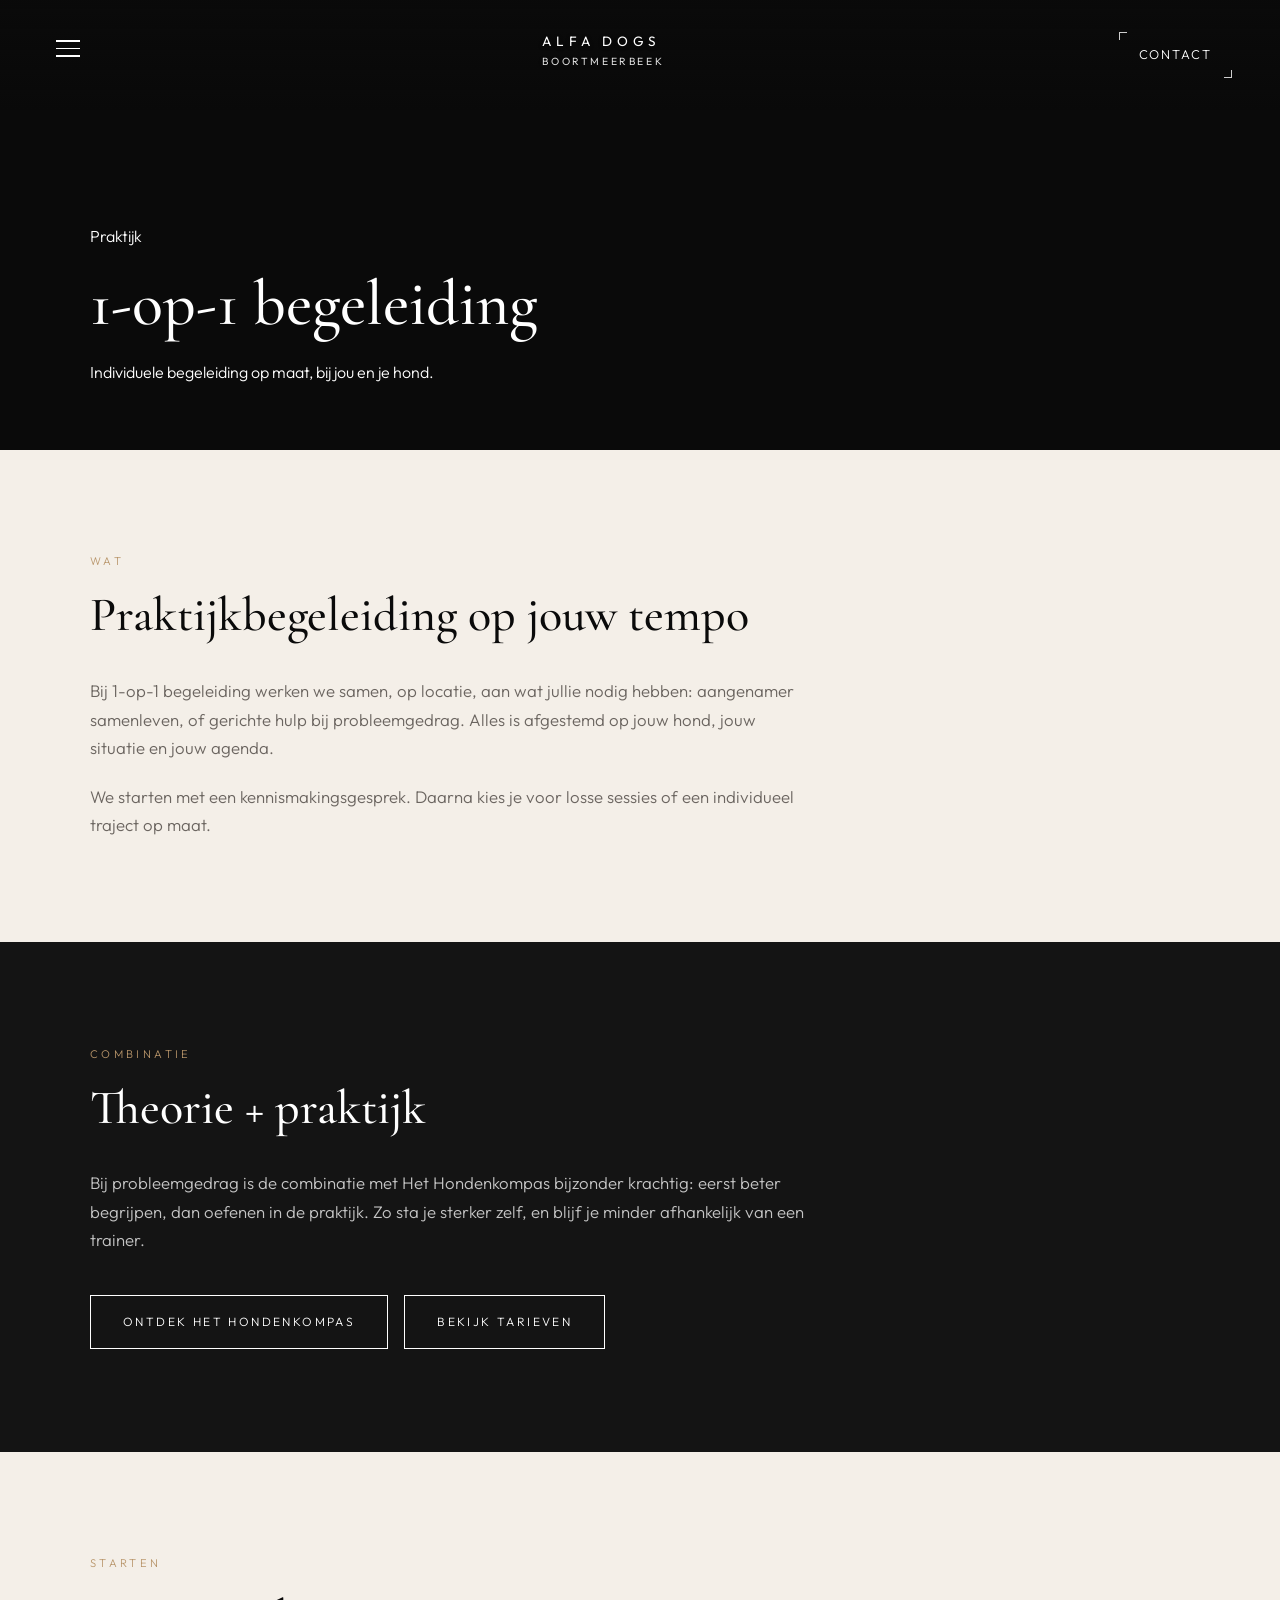
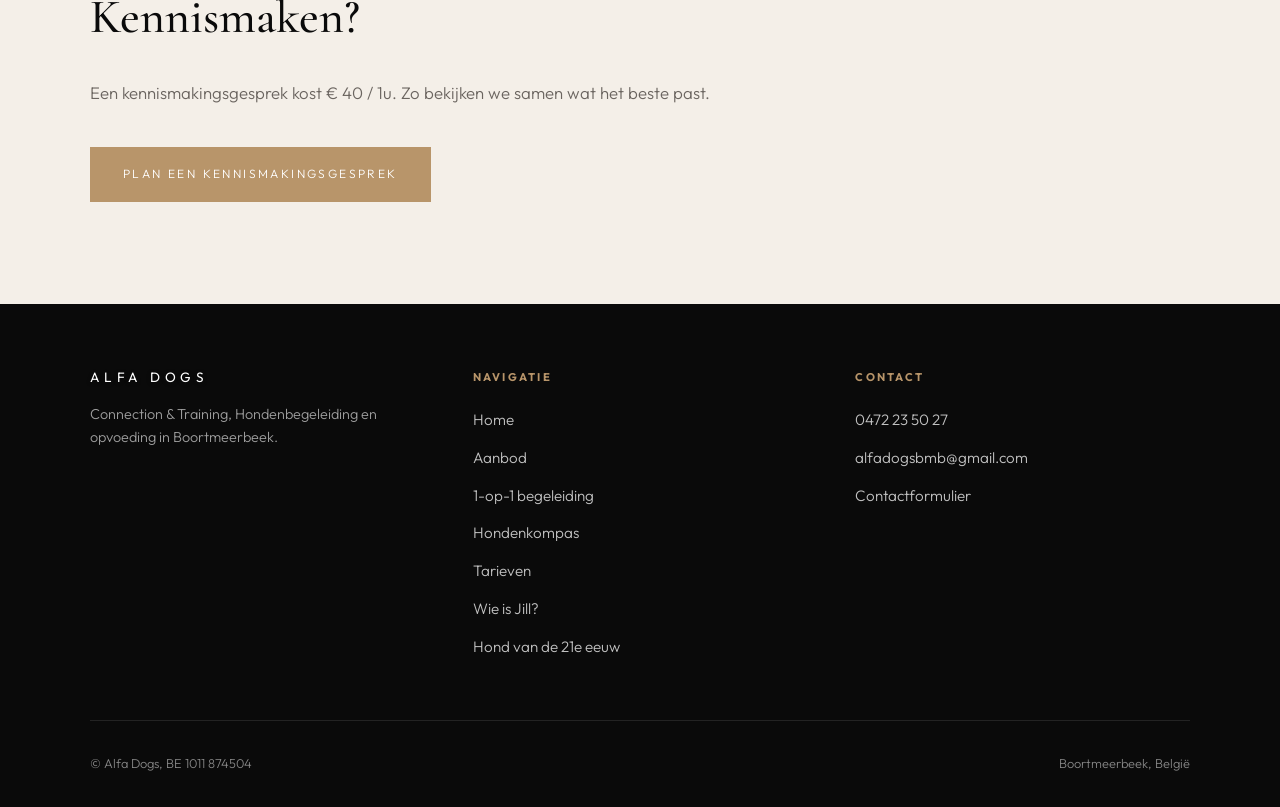
==== 1-op-1-begeleiding.html @ 9cb25305 "Refresh Alfa Dogs copy, add Hondenkompas and 1-op-1 pages. Update homepage and service pages for cle" ====
<!DOCTYPE html>
<html lang="nl">
<head>
  <meta charset="UTF-8">
  <meta name="viewport" content="width=device-width, initial-scale=1.0">
  <meta name="description" content="1-op-1 begeleiding Alfa Dogs — individuele praktijkbegeleiding op maat in Boortmeerbeek. Voor aangenamer samenleven of probleemgedrag.">
  <title>1-op-1 begeleiding | Alfa Dogs</title>
  <link rel="stylesheet" href="css/styles.css">
  <link rel="icon" href="favicon.ico" sizes="any">
  <link rel="icon" href="favicon.svg" type="image/svg+xml">
  <link rel="apple-touch-icon" href="apple-touch-icon.png">
</head>
<body>
  <a href="#main" class="skip-link">Ga direct naar de hoofdinhoud</a>

  <header class="site-header page-header">
    <button class="menu-toggle" aria-label="Menu openen" aria-expanded="false">
      <span></span>
      <span></span>
      <span></span>
    </button>
    <a href="index.html" class="logo">
      Alfa Dogs
      <span class="logo-sub">Boortmeerbeek</span>
    </a>
    <a href="contact.html" class="header-cta">Contact</a>
  </header>

  <nav class="nav-overlay" aria-label="Hoofdnavigatie">
    <ul>
      <li><a href="index.html">Home</a></li>
      <li><a href="aanbod.html">Aanbod</a></li>
      <li><a href="1-op-1-begeleiding.html" class="is-active">1-op-1 begeleiding</a></li>
      <li><a href="hondenkompas.html">Hondenkompas</a></li>
      <li><a href="tarieven.html">Tarieven</a></li>
      <li><a href="jill.html">Wie is Jill?</a></li>
      <li><a href="hond-van-de-21e-eeuw.html">Hond van de 21e eeuw</a></li>
      <li><a href="contact.html">Contact</a></li>
    </ul>
  </nav>

  <main id="main">
    <section class="page-hero">
      <div class="page-hero-bg" style="background-image: url('images/aanbod-dog.jpg');"></div>
      <div class="page-hero-content">
        <p class="eyebrow">Praktijk</p>
        <h1>1-op-1 begeleiding</h1>
        <p>Individuele begeleiding op maat, bij jou en je hond.</p>
      </div>
    </section>

    <section class="section section-cream">
      <div class="section-inner">
        <p class="section-label">Wat</p>
        <h2 class="section-title">Praktijkbegeleiding op jouw tempo</h2>
        <p style="max-width:720px;color:var(--color-text-muted);font-size:1.05rem;margin-bottom:1.25rem;">
          Bij 1-op-1 begeleiding werken we samen, op locatie, aan wat jullie nodig hebben: aangenamer samenleven, of gerichte hulp bij probleemgedrag. Alles is afgestemd op jouw hond, jouw situatie en jouw agenda.
        </p>
        <p style="max-width:720px;color:var(--color-text-muted);font-size:1.05rem;">
          We starten met een kennismakingsgesprek. Daarna kies je voor losse sessies of een individueel traject op maat.
        </p>
      </div>
    </section>


    <section class="section section-dark">
      <div class="section-inner">
        <p class="section-label">Combinatie</p>
        <h2 class="section-title">Theorie + praktijk</h2>
        <p style="max-width:720px;color:rgba(255,255,255,0.75);font-size:1.05rem;margin-bottom:1.5rem;">
          Bij probleemgedrag is de combinatie met Het Hondenkompas bijzonder krachtig: eerst beter begrijpen, dan oefenen in de praktijk. Zo sta je sterker zelf, en blijf je minder afhankelijk van een trainer.
        </p>
        <div class="cta-row">
          <a href="hondenkompas.html" class="btn btn-light">Ontdek Het Hondenkompas</a>
          <a href="tarieven.html" class="btn btn-light">Bekijk tarieven</a>
        </div>
      </div>
    </section>

    <section class="section section-cream">
      <div class="section-inner">
        <p class="section-label">Starten</p>
        <h2 class="section-title">Kennismaken?</h2>
        <p style="max-width:720px;color:var(--color-text-muted);font-size:1.05rem;margin-bottom:1.5rem;">
          Een kennismakingsgesprek kost &euro;&nbsp;40 / 1u. Zo bekijken we samen wat het beste past.
        </p>
        <a href="contact.html" class="btn btn-filled">Plan een kennismakingsgesprek</a>
      </div>
    </section>
  </main>

  <footer class="site-footer">
    <div class="footer-inner">
      <div class="footer-brand">
        <div class="logo">Alfa Dogs</div>
        <p>Connection &amp; Training, Hondenbegeleiding en opvoeding in Boortmeerbeek.</p>
      </div>
      <div class="footer-col">
        <h4>Navigatie</h4>
        <a href="index.html">Home</a>
        <a href="aanbod.html">Aanbod</a>
        <a href="1-op-1-begeleiding.html">1-op-1 begeleiding</a>
        <a href="hondenkompas.html">Hondenkompas</a>
        <a href="tarieven.html">Tarieven</a>
        <a href="jill.html">Wie is Jill?</a>
        <a href="hond-van-de-21e-eeuw.html">Hond van de 21e eeuw</a>
      </div>
      <div class="footer-col">
        <h4>Contact</h4>
        <a href="tel:+32472235027">0472 23 50 27</a>
        <a href="mailto:alfadogsbmb@gmail.com">alfadogsbmb@gmail.com</a>
        <a href="contact.html">Contactformulier</a>
      </div>
    </div>
    <div class="footer-bottom">
      <span>&copy; Alfa Dogs, BE 1011 874504</span>
      <span>Boortmeerbeek, België</span>
    </div>
  </footer>

  <script src="js/main.js"></script>
</body>
</html>
---- css/styles.css ----
/* Alfa Dogs — Silos-inspired professional styling */

@import url('https://fonts.googleapis.com/css2?family=Cormorant+Garamond:ital,wght@0,400;0,500;0,600;1,400&family=Outfit:wght@300;400;500;600&display=swap');

:root {
  --color-black: #0a0a0a;
  --color-dark: #141414;
  --color-cream: #f4efe8;
  --color-cream-dark: #e8e0d4;
  --color-white: #ffffff;
  --color-accent: #b8956a;
  --color-accent-light: #d4b896;
  --color-text: #2a2a2a;
  --color-text-muted: #6b6560;
  --font-serif: 'Cormorant Garamond', Georgia, serif;
  --font-sans: 'Outfit', system-ui, sans-serif;
  --header-height: 5rem;
  --transition: 0.35s cubic-bezier(0.4, 0, 0.2, 1);
}

*, *::before, *::after {
  box-sizing: border-box;
  margin: 0;
  padding: 0;
}

html {
  scroll-behavior: smooth;
  font-size: 16px;
}

body {
  font-family: var(--font-sans);
  font-weight: 300;
  color: var(--color-text);
  background: var(--color-cream);
  line-height: 1.7;
  -webkit-font-smoothing: antialiased;
}

body.intro-active {
  overflow: hidden;
}

/* Opening splash (Silos-inspired) */
.intro-splash {
  position: fixed;
  inset: 0;
  z-index: 1000;
  display: flex;
  align-items: center;
  justify-content: center;
  background: #141414;
  transition: opacity 1s ease, transform 1s ease, visibility 0s linear 1s;
}

.intro-splash.is-hidden {
  opacity: 0;
  transform: scale(1.02);
  visibility: hidden;
  pointer-events: none;
}

.intro-splash-inner {
  text-align: center;
}

.intro-logo {
  display: flex;
  align-items: center;
  justify-content: center;
  flex-wrap: wrap;
  gap: 0.35em;
  font-family: var(--font-sans);
  font-size: clamp(1.5rem, 5vw, 2.75rem);
  font-weight: 400;
  letter-spacing: 0.35em;
  color: var(--color-white);
  text-transform: uppercase;
}

.intro-logo span {
  opacity: 0;
  transform: translateY(12px);
  animation: intro-letter-in 0.6s cubic-bezier(0.4, 0, 0.2, 1) forwards;
}

.intro-logo span:nth-child(1) { animation-delay: 0.1s; }
.intro-logo span:nth-child(2) { animation-delay: 0.18s; }
.intro-logo span:nth-child(3) { animation-delay: 0.26s; }
.intro-logo span:nth-child(4) { animation-delay: 0.34s; }
.intro-logo span:nth-child(5) { animation-delay: 0.42s; }
.intro-logo span:nth-child(6) { animation-delay: 0.54s; }
.intro-logo span:nth-child(7) { animation-delay: 0.62s; }
.intro-logo span:nth-child(8) { animation-delay: 0.70s; }
.intro-logo span:nth-child(9) { animation-delay: 0.78s; }

.intro-logo-dash {
  letter-spacing: 0;
  color: var(--color-accent);
  font-weight: 300;
}

.intro-tagline {
  margin-top: 1.5rem;
  font-family: var(--font-serif);
  font-size: clamp(1rem, 2.5vw, 1.25rem);
  font-style: italic;
  letter-spacing: 0.08em;
  color: rgba(255, 255, 255, 0.55);
  opacity: 0;
  animation: intro-tagline-in 0.8s ease 1s forwards;
}

@keyframes intro-letter-in {
  to {
    opacity: 1;
    transform: translateY(0);
  }
}

@keyframes intro-tagline-in {
  to {
    opacity: 1;
  }
}

@media (prefers-reduced-motion: reduce) {
  .intro-splash {
    transition-duration: 0.01ms;
  }

  .intro-logo span,
  .intro-tagline {
    animation: none;
    opacity: 1;
    transform: none;
  }
}

img {
  max-width: 100%;
  height: auto;
  display: block;
}

a {
  color: inherit;
  text-decoration: none;
}

ul {
  list-style: none;
}

/* Skip link */
.skip-link {
  position: absolute;
  top: -100%;
  left: 1rem;
  z-index: 1000;
  padding: 0.5rem 1rem;
  background: var(--color-accent);
  color: var(--color-white);
}

.skip-link:focus {
  top: 1rem;
}

/* Header */
.site-header {
  position: fixed;
  top: 0;
  left: 0;
  right: 0;
  z-index: 100;
  display: flex;
  align-items: flex-start;
  justify-content: space-between;
  padding: 2rem 3rem;
  pointer-events: none;
  background: linear-gradient(to bottom, rgba(10, 10, 10, 0.55) 0%, rgba(10, 10, 10, 0) 100%);
}

.site-header > * {
  pointer-events: auto;
}

.menu-toggle {
  background: none;
  border: none;
  cursor: pointer;
  padding: 0.5rem;
  display: flex;
  flex-direction: column;
  gap: 6px;
}

.menu-toggle span {
  display: block;
  width: 24px;
  height: 1.5px;
  background: var(--color-white);
  transition: var(--transition);
}

.menu-toggle.is-open span:nth-child(1) {
  transform: translateY(7.5px) rotate(45deg);
}

.menu-toggle.is-open span:nth-child(2) {
  opacity: 0;
}

.menu-toggle.is-open span:nth-child(3) {
  transform: translateY(-7.5px) rotate(-45deg);
}

.logo {
  font-family: var(--font-sans);
  font-size: 0.85rem;
  font-weight: 400;
  letter-spacing: 0.35em;
  color: var(--color-white);
  text-transform: uppercase;
  line-height: 1.4;
  text-shadow: 0 1px 4px rgba(0, 0, 0, 0.45);
}

.logo-mark {
  display: block;
  height: 2.4rem;
  width: auto;
  filter: drop-shadow(0 1px 3px rgba(0, 0, 0, 0.4));
}

.logo-mark-light {
  color: var(--color-white);
}

.logo-sub {
  display: block;
  font-size: 0.65rem;
  letter-spacing: 0.25em;
  opacity: 0.85;
  margin-top: 0.25rem;
}

.header-cta {
  font-size: 0.8rem;
  letter-spacing: 0.15em;
  text-transform: uppercase;
  color: var(--color-white);
  padding: 0.75rem 1.25rem;
  position: relative;
}

.header-cta::before,
.header-cta::after {
  content: '';
  position: absolute;
  width: 8px;
  height: 8px;
  border-color: var(--color-white);
  border-style: solid;
  opacity: 0.8;
}

.header-cta::before {
  top: 0;
  left: 0;
  border-width: 1px 0 0 1px;
}

.header-cta::after {
  bottom: 0;
  right: 0;
  border-width: 0 1px 1px 0;
}

.header-cta:hover {
  color: var(--color-accent-light);
}

/* Navigation overlay */
.nav-overlay {
  position: fixed;
  inset: 0;
  z-index: 99;
  background: rgba(10, 10, 10, 0.97);
  display: flex;
  align-items: center;
  justify-content: center;
  opacity: 0;
  visibility: hidden;
  transition: var(--transition);
}

.nav-overlay.is-open {
  opacity: 1;
  visibility: visible;
}

.nav-overlay ul {
  text-align: center;
}

.nav-overlay li {
  margin: 1.5rem 0;
}

.nav-overlay a {
  font-family: var(--font-serif);
  font-size: clamp(1.75rem, 4vw, 2.5rem);
  color: var(--color-white);
  transition: color var(--transition);
}

.nav-overlay a:hover,
.nav-overlay a.is-active {
  color: var(--color-accent);
}

/* Hero */
.hero {
  position: relative;
  min-height: 100vh;
  display: flex;
  align-items: flex-end;
  justify-content: center;
  padding-bottom: 4rem;
  overflow: hidden;
}

.hero-bg {
  position: absolute;
  inset: 0;
  background-color: #141414;
  background-repeat: no-repeat;
  background-size: cover;
  background-position: center center;
}

.hero-overlay {
  position: absolute;
  inset: 0;
  background: linear-gradient(
    to bottom,
    rgba(10, 10, 10, 0.35) 0%,
    rgba(10, 10, 10, 0.5) 50%,
    rgba(10, 10, 10, 0.75) 100%
  );
}

.hero-content {
  position: relative;
  z-index: 2;
  text-align: center;
  color: var(--color-white);
  max-width: 800px;
  padding: 0 2rem;
}

.hero-tagline {
  font-family: var(--font-serif);
  font-size: clamp(1.1rem, 2.5vw, 1.4rem);
  font-style: italic;
  letter-spacing: 0.05em;
  opacity: 0.9;
  margin-bottom: 0.5rem;
}

.hero-location {
  font-size: 0.75rem;
  letter-spacing: 0.3em;
  text-transform: uppercase;
  opacity: 0.6;
}

.hero-scroll {
  position: absolute;
  bottom: 2rem;
  left: 50%;
  transform: translateX(-50%);
  color: var(--color-white);
  opacity: 0.5;
  animation: bounce 2s infinite;
}

@keyframes bounce {
  0%, 100% { transform: translateX(-50%) translateY(0); }
  50% { transform: translateX(-50%) translateY(8px); }
}

/* Quote section (Silos-style) */
.quote-section {
  background: var(--color-black);
  color: var(--color-white);
  padding: clamp(4rem, 10vw, 8rem) 2rem;
  text-align: center;
}

.quote-mark {
  font-family: var(--font-serif);
  font-size: 4rem;
  color: var(--color-accent);
  line-height: 0.5;
  margin-bottom: 1.5rem;
}

.quote-text {
  font-family: var(--font-serif);
  font-size: clamp(1.25rem, 2.5vw, 1.75rem);
  font-weight: 400;
  line-height: 1.6;
  max-width: 720px;
  margin: 0 auto;
}

/* Sections */
.section {
  padding: clamp(4rem, 8vw, 7rem) 2rem;
}

.section-inner {
  max-width: 1100px;
  margin: 0 auto;
}

.section-label {
  font-size: 0.7rem;
  letter-spacing: 0.3em;
  text-transform: uppercase;
  color: var(--color-accent);
  margin-bottom: 1rem;
}

.section-title {
  font-family: var(--font-serif);
  font-size: clamp(2rem, 4vw, 3rem);
  font-weight: 500;
  line-height: 1.2;
  margin-bottom: 2rem;
  color: var(--color-black);
}

.section-dark {
  background: var(--color-dark);
  color: var(--color-white);
}

.section-dark .section-title {
  color: var(--color-white);
}

.section-cream {
  background: var(--color-cream);
}

.section-white {
  background: var(--color-white);
}

/* Split layout */
.split {
  display: grid;
  grid-template-columns: 1fr 1fr;
  gap: 4rem;
  align-items: center;
}

.split-reverse {
  direction: rtl;
}

.split-reverse > * {
  direction: ltr;
}

.split-image {
  aspect-ratio: 4/5;
  overflow: hidden;
  background: var(--color-dark);
}

.section-dark .split-image {
  background: #141414;
}

#verhaal {
  background: #000000;
}

#verhaal .split-image {
  background: #000000;
}

.split-image img {
  width: 100%;
  height: 100%;
  object-fit: cover;
}

.split-content p {
  margin-bottom: 1.25rem;
  color: var(--color-text-muted);
  font-size: 1.05rem;
}

.section-dark .split-content p {
  color: rgba(255, 255, 255, 0.75);
}

/* Buttons */
.btn {
  display: inline-block;
  font-size: 0.75rem;
  letter-spacing: 0.2em;
  text-transform: uppercase;
  padding: 1rem 2rem;
  border: 1px solid var(--color-accent);
  color: var(--color-accent);
  background: transparent;
  cursor: pointer;
  transition: var(--transition);
  margin-top: 1rem;
}

.btn:hover {
  background: var(--color-accent);
  color: var(--color-white);
}

.btn-light {
  border-color: var(--color-white);
  color: var(--color-white);
}

.btn-light:hover {
  background: var(--color-white);
  color: var(--color-black);
}

.btn-filled {
  background: var(--color-accent);
  color: var(--color-white);
  border-color: var(--color-accent);
}

.btn-filled:hover {
  background: var(--color-accent-light);
  border-color: var(--color-accent-light);
}

/* Article / long-form content */
.article-inner {
  max-width: 720px;
}

.article-content p {
  margin-bottom: 1.25rem;
  font-size: 1.05rem;
  line-height: 1.8;
}

.section-cream.article-content p {
  color: var(--color-text-muted);
}

.section-dark.article-content p {
  color: rgba(255, 255, 255, 0.8);
}

.breed-entry {
  margin-bottom: 2.5rem;
  padding-bottom: 2.5rem;
  border-bottom: 1px solid var(--color-cream-dark);
}

.breed-entry:last-child {
  border-bottom: none;
  margin-bottom: 0;
  padding-bottom: 0;
}

.breed-entry h2 {
  font-family: var(--font-serif);
  font-size: 1.5rem;
  font-weight: 500;
  margin-bottom: 0.75rem;
  color: var(--color-black);
}

.article-credit {
  margin-top: 2rem;
  font-size: 0.85rem;
  font-style: italic;
  opacity: 0.6;
}

/* Feature grid */
.features {
  display: grid;
  grid-template-columns: repeat(auto-fit, minmax(240px, 1fr));
  gap: 2.5rem;
  margin-top: 3rem;
}

.feature {
  text-align: center;
  padding: 2rem 1.5rem;
  border: 1px solid var(--color-cream-dark);
  background: var(--color-white);
}

.feature-number {
  font-family: var(--font-serif);
  font-size: 2.5rem;
  color: var(--color-accent);
  margin-bottom: 0.75rem;
}

.feature h3 {
  font-family: var(--font-serif);
  font-size: 1.25rem;
  margin-bottom: 0.75rem;
}

.feature p {
  font-size: 0.95rem;
  color: var(--color-text-muted);
}

/* Highlight banner */
.highlight-banner {
  background: var(--color-black);
  color: var(--color-white);
  padding: clamp(3rem, 6vw, 5rem) 2rem;
  text-align: center;
}

.highlight-banner .eyebrow {
  font-size: 0.7rem;
  letter-spacing: 0.35em;
  text-transform: uppercase;
  color: var(--color-accent);
  margin-bottom: 1rem;
}

.highlight-banner h2 {
  font-family: var(--font-serif);
  font-size: clamp(2rem, 5vw, 3.5rem);
  font-weight: 500;
  margin-bottom: 1.5rem;
}

.highlight-banner p {
  max-width: 640px;
  margin: 0 auto 1rem;
  opacity: 0.8;
  font-size: 1.05rem;
}

/* Quote block (rescued) */
.statement-block {
  background: var(--color-cream-dark);
  padding: clamp(4rem, 8vw, 6rem) 2rem;
  text-align: center;
}

.statement-block blockquote {
  font-family: var(--font-serif);
  font-size: clamp(1.5rem, 3.5vw, 2.25rem);
  font-style: italic;
  line-height: 1.5;
  color: var(--color-black);
  max-width: 700px;
  margin: 0 auto;
}

.statement-block cite {
  display: block;
  margin-top: 1.5rem;
  font-family: var(--font-sans);
  font-size: 0.75rem;
  letter-spacing: 0.2em;
  text-transform: uppercase;
  font-style: normal;
  color: var(--color-accent);
}

/* Page hero (subpages) */
.page-hero {
  position: relative;
  min-height: 50vh;
  display: flex;
  align-items: flex-end;
  padding: 8rem 2rem 4rem;
  background: var(--color-black);
}

.page-hero-bg {
  position: absolute;
  inset: 0;
  background-size: cover;
  background-position: center;
  opacity: 0.4;
}

.page-hero-content {
  position: relative;
  z-index: 2;
  max-width: 1100px;
  margin: 0 auto;
  width: 100%;
  color: var(--color-white);
}

.page-hero h1 {
  font-family: var(--font-serif);
  font-size: clamp(2.5rem, 6vw, 4rem);
  font-weight: 500;
}

.page-hero .location {
  font-size: 0.75rem;
  letter-spacing: 0.3em;
  text-transform: uppercase;
  opacity: 0.6;
  margin-top: 0.5rem;
}

/* Pricing */
.pricing-grid {
  display: grid;
  grid-template-columns: repeat(auto-fit, minmax(300px, 1fr));
  gap: 2rem;
  margin-top: 2rem;
}

.pricing-card.featured {
  border-color: var(--color-accent);
  box-shadow: 0 0 0 1px var(--color-accent);
}

.pricing-card {

  background: var(--color-white);
  padding: 2.5rem 2rem;
  border: 1px solid var(--color-cream-dark);
}


.pricing-type {
  font-size: 0.7rem;
  letter-spacing: 0.2em;
  text-transform: uppercase;
  color: var(--color-accent);
  margin-bottom: 0.5rem;
}


.availability-note {
  display: block;
  margin-top: 1.75rem;
  padding: 0.85rem 1rem;
  border: 1px solid rgba(10, 10, 10, 0.15);
  background: rgba(10, 10, 10, 0.03);
  color: var(--color-text-muted);
  font-size: 0.75rem;
  letter-spacing: 0.08em;
  text-transform: uppercase;
  text-align: center;
  pointer-events: none;
  user-select: none;
  cursor: default;
}

.pricing-desc {
  font-size: 0.9rem;
  color: var(--color-text-muted);
  margin-top: 0.25rem;
}

.pricing-card h3 {
  font-family: var(--font-serif);
  font-size: 1.5rem;
  margin-bottom: 0.25rem;
}

.pricing-card .subtitle {
  font-size: 0.8rem;
  color: var(--color-text-muted);
  margin-bottom: 2rem;
  letter-spacing: 0.05em;
}

.price-item {
  display: flex;
  justify-content: space-between;
  align-items: baseline;
  padding: 1rem 0;
  border-bottom: 1px solid var(--color-cream-dark);
}

.price-item:last-child {
  border-bottom: none;
}

.price-item .name {
  font-size: 0.95rem;
}

.price-item .price {
  font-family: var(--font-serif);
  font-size: 1.25rem;
  color: var(--color-accent);
  white-space: nowrap;
  margin-left: 1rem;
}

/* Contact form */
.contact-grid {
  display: grid;
  grid-template-columns: 1fr 1fr;
  gap: 4rem;
  align-items: start;
}

.form-group {
  margin-bottom: 1.5rem;
}

.form-group label {
  display: block;
  font-size: 0.75rem;
  letter-spacing: 0.1em;
  text-transform: uppercase;
  margin-bottom: 0.5rem;
  color: var(--color-text-muted);
}

.form-group input,
.form-group textarea {
  width: 100%;
  padding: 1rem;
  border: 1px solid var(--color-cream-dark);
  background: var(--color-white);
  font-family: var(--font-sans);
  font-size: 1rem;
  transition: border-color var(--transition);
}

.form-group input:focus,
.form-group textarea:focus {
  outline: none;
  border-color: var(--color-accent);
}

.form-group textarea {
  min-height: 150px;
  resize: vertical;
}

.contact-info h3 {
  font-family: var(--font-serif);
  font-size: 1.75rem;
  margin-bottom: 1.5rem;
}

.contact-detail {
  margin-bottom: 1.25rem;
}

.contact-detail a {
  color: var(--color-accent);
  transition: color var(--transition);
}

.contact-detail a:hover {
  color: var(--color-black);
}

.contact-detail .label {
  font-size: 0.7rem;
  letter-spacing: 0.15em;
  text-transform: uppercase;
  color: var(--color-text-muted);
  margin-bottom: 0.25rem;
}

/* Footer */
.site-footer {
  background: var(--color-black);
  color: var(--color-white);
  padding: 4rem 2rem 2rem;
}

.footer-inner {
  max-width: 1100px;
  margin: 0 auto;
  display: grid;
  grid-template-columns: 1fr 1fr 1fr;
  gap: 3rem;
  padding-bottom: 3rem;
  border-bottom: 1px solid rgba(255, 255, 255, 0.1);
}

.footer-brand .logo {
  margin-bottom: 1rem;
}

.footer-brand p {
  font-size: 0.9rem;
  opacity: 0.6;
  line-height: 1.6;
}

.footer-col h4 {
  font-size: 0.7rem;
  letter-spacing: 0.2em;
  text-transform: uppercase;
  margin-bottom: 1.25rem;
  color: var(--color-accent);
}

.footer-col a {
  display: block;
  font-size: 0.95rem;
  opacity: 0.75;
  margin-bottom: 0.75rem;
  transition: opacity var(--transition);
}

.footer-col a:hover {
  opacity: 1;
}

.footer-bottom {
  max-width: 1100px;
  margin: 0 auto;
  padding-top: 2rem;
  display: flex;
  justify-content: space-between;
  align-items: center;
  font-size: 0.8rem;
  opacity: 0.5;
}

/* Header stays light-on-dark over photo heroes for readability */
.page-header .menu-toggle span {
  background: var(--color-white);
}

.page-header .logo,
.page-header .header-cta {
  color: var(--color-white);
}

.page-header .header-cta::before,
.page-header .header-cta::after {
  border-color: var(--color-white);
}

/* Brand & illustration helpers */
.brand-row {
  display: flex;
  flex-wrap: wrap;
  gap: 2rem;
  align-items: center;
  justify-content: center;
  margin: 2rem 0;
}

.brand-illu {
  width: min(160px, 40vw);
  height: auto;
}

.kompas-hero-logo {
  width: min(180px, 50vw);
  margin: 0 auto 1.5rem;
}

.under-construction {
  display: inline-block;
  margin: 0;
  padding: 0.65rem 1.1rem;
  border: 1px solid var(--color-accent);
  color: var(--color-accent);
  font-size: 0.75rem;
  letter-spacing: 0.12em;
  text-transform: uppercase;
  line-height: 1.5;
}

.under-construction a {
  color: inherit;
  text-decoration: underline;
  text-underline-offset: 2px;
}


.example-list {
  list-style: none;
  padding: 0;
  margin: 1.75rem 0 0;
  max-width: 520px;
}

.example-list li {
  position: relative;
  padding: 0.85rem 0 0.85rem 1.25rem;
  font-size: 1rem;
  color: var(--color-text-muted);
  border-bottom: 1px solid rgba(10, 10, 10, 0.08);
}

.example-list li:last-child {
  border-bottom: none;
}

.example-list li::before {
  content: '';
  position: absolute;
  left: 0;
  top: 1.25rem;
  width: 5px;
  height: 5px;
  border-radius: 50%;
  background: var(--color-accent);
  opacity: 0.7;
}

.problem-list {
  display: grid;
  grid-template-columns: repeat(auto-fit, minmax(200px, 1fr));
  gap: 1rem;
  margin: 2rem 0;
  max-width: 900px;
}


.contact-topics li {
  padding: 0;
  background: transparent;
  border-left: none;
}

.contact-topic {
  display: block;
  padding: 1rem 1.25rem;
  background: var(--color-white);
  border: 1px solid rgba(10, 10, 10, 0.1);
  border-left: 3px solid var(--color-accent);
  color: var(--color-text-muted);
  font-size: 0.95rem;
  line-height: 1.5;
  transition: border-color 0.2s ease, color 0.2s ease, background 0.2s ease;
}

.contact-topic:hover {
  color: var(--color-black);
  border-color: var(--color-accent);
  background: rgba(184, 149, 106, 0.08);
}

.problem-list li {
  padding: 1rem 1.25rem;
  background: var(--color-white);
  border-left: 3px solid var(--color-accent);
  font-size: 0.95rem;
  color: var(--color-text-muted);
}

.audience-block {
  max-width: 720px;
}

.audience-block h3 {
  font-family: var(--font-serif);
  font-size: 1.35rem;
  margin: 2rem 0 0.75rem;
  color: var(--color-black);
}

.cta-row {
  display: flex;
  flex-wrap: wrap;
  gap: 1rem;
  margin-top: 1.5rem;
}

/* Unified article (no split cream/dark) */
.article-unified {
  background: var(--color-cream);
}

.article-unified .article-inner > p,
.article-unified .breed-entry p,
.article-unified .article-closing p {
  color: var(--color-text-muted);
}

.article-unified .breed-entry h2 {
  color: var(--color-black);
}

.article-unified .breed-entry:has(+ .article-closing) {
  border-bottom: none;
  margin-bottom: 0;
  padding-bottom: 0;
}

.article-unified .article-closing {
  margin-top: 1.5rem;
  padding-top: 0;
  border-top: none;
}

/* Flyer */
.flyer-page {
  background: var(--color-cream);
}

.flyer {
  max-width: 800px;
  margin: 0 auto;
  padding: 7rem 2rem 4rem;
}

.flyer-header {
  text-align: center;
  margin-bottom: 2.5rem;
  padding-bottom: 1.5rem;
  border-bottom: 1px solid var(--color-cream-dark);
}

.flyer-header img.flyer-logo {
  height: 64px;
  margin: 0 auto 1rem;
}

.flyer-grid {
  display: grid;
  gap: 1.75rem;
}

.flyer-card h2 {
  font-family: var(--font-serif);
  font-size: 1.4rem;
  margin-bottom: 0.75rem;
}

.flyer-card ul {
  list-style: disc;
  padding-left: 1.25rem;
  color: var(--color-text-muted);
}

.flyer-card li {
  margin-bottom: 0.4rem;
}

.flyer-actions {
  display: flex;
  flex-wrap: wrap;
  gap: 1rem;
  justify-content: center;
  margin-top: 2.5rem;
}

@media print {
  .site-header,
  .nav-overlay,
  .site-footer,
  .skip-link,
  .flyer-actions,
  .menu-toggle {
    display: none !important;
  }

  .flyer {
    padding: 0;
  }

  body {
    background: white;
  }
}

/* Responsive */
@media (max-width: 768px) {
  .site-header {
    padding: 1.5rem;
  }

  .split,
  .contact-grid,
  .footer-inner {
    grid-template-columns: 1fr;
    gap: 2rem;
  }

  .split-reverse {
    direction: ltr;
  }

  .footer-bottom {
    flex-direction: column;
    gap: 0.5rem;
    text-align: center;
  }
}
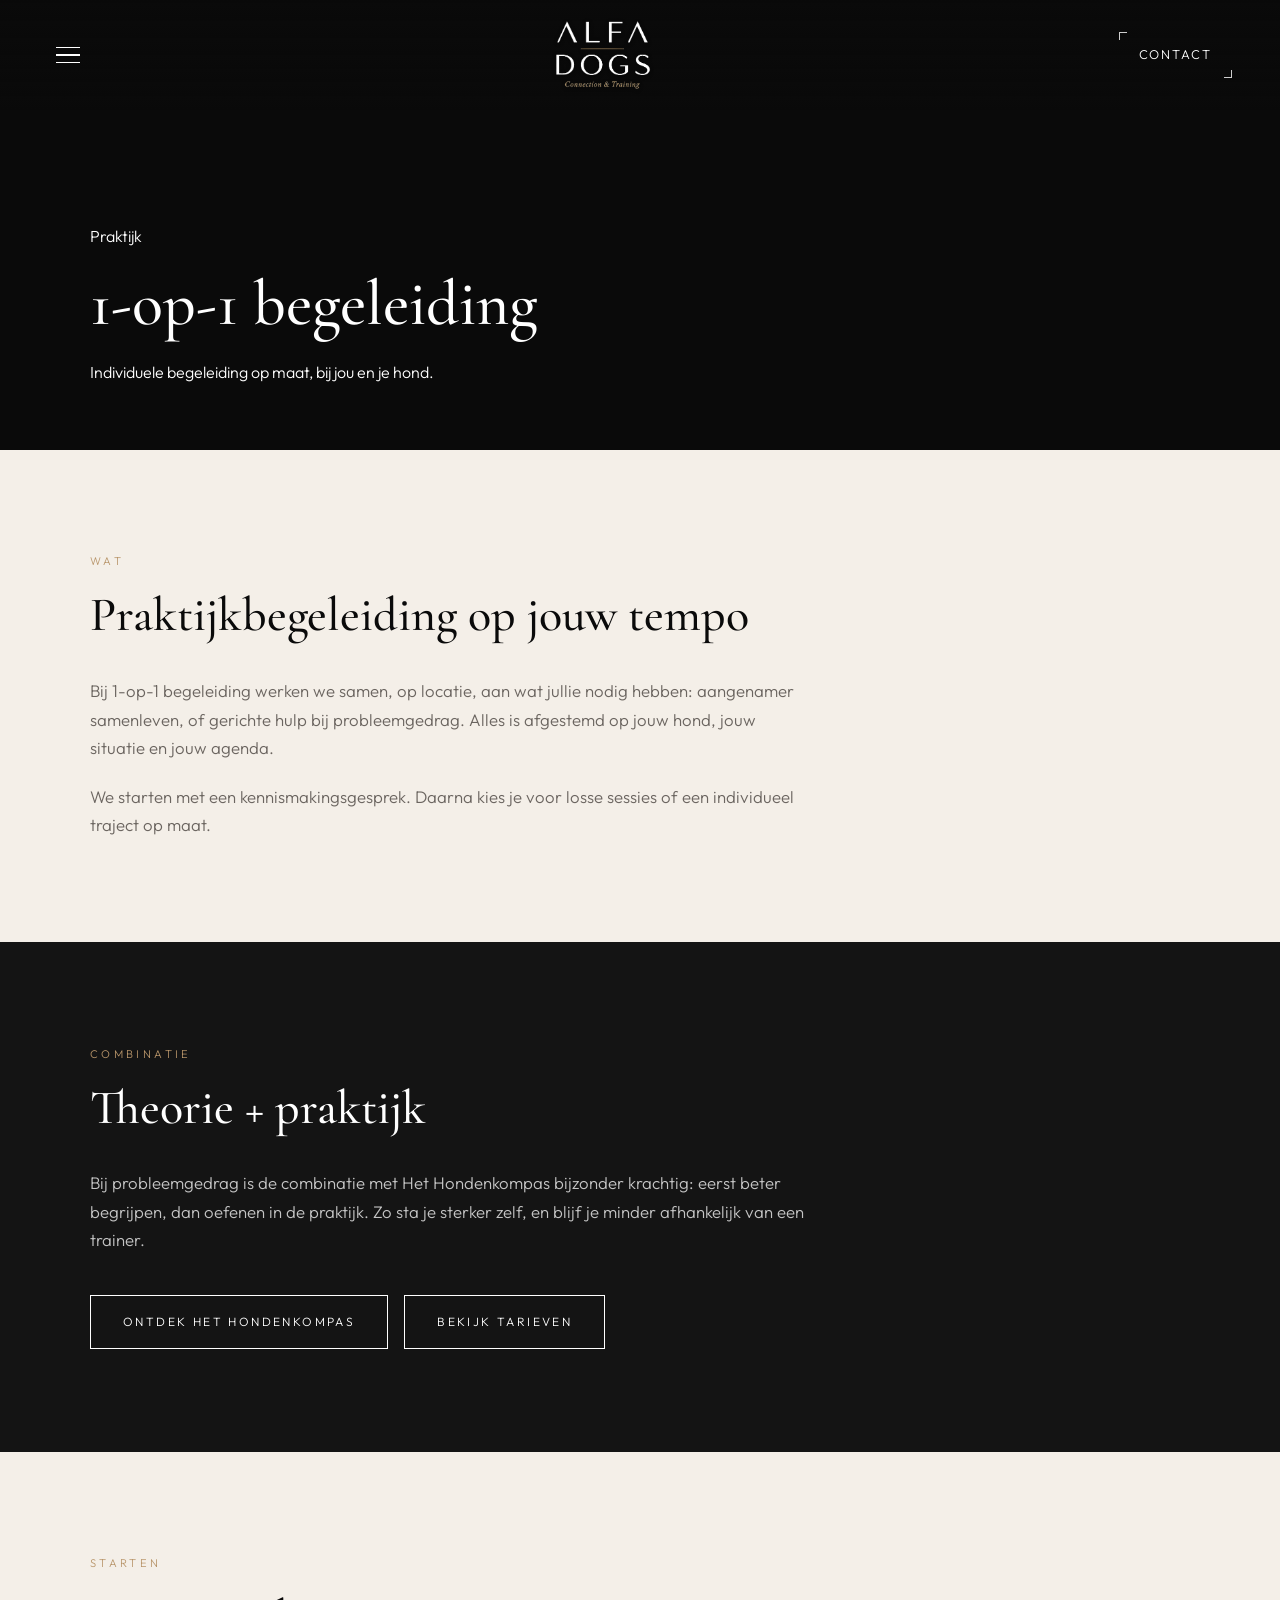
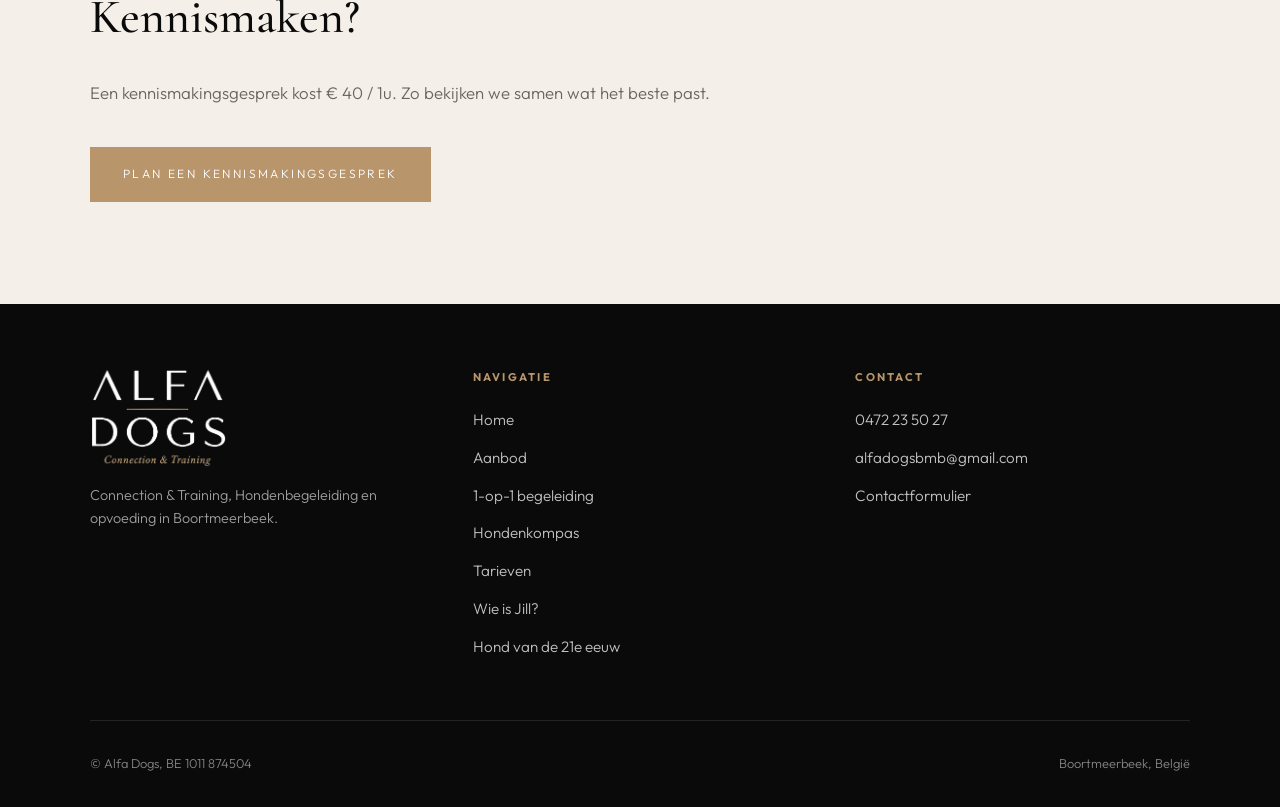
==== commit 7849fe63: "Deliver contact messages and add the Alfa Dogs wordmark. Send the contact form through FormSubmit in" ====
--- a/1-op-1-begeleiding.html
+++ b/1-op-1-begeleiding.html
@@ -20,8 +20,7 @@
       <span></span>
     </button>
     <a href="index.html" class="logo">
-      Alfa Dogs
-      <span class="logo-sub">Boortmeerbeek</span>
+      <img src="images/brand/wordmark-light.png" alt="Alfa Dogs, Connection &amp; Training" class="logo-wordmark" width="563" height="410">
     </a>
     <a href="contact.html" class="header-cta">Contact</a>
   </header>
@@ -92,7 +91,9 @@
   <footer class="site-footer">
     <div class="footer-inner">
       <div class="footer-brand">
-        <div class="logo">Alfa Dogs</div>
+        <a href="index.html" class="logo">
+          <img src="images/brand/wordmark-light.png" alt="Alfa Dogs, Connection &amp; Training" class="logo-wordmark" width="563" height="410">
+        </a>
         <p>Connection &amp; Training, Hondenbegeleiding en opvoeding in Boortmeerbeek.</p>
       </div>
       <div class="footer-col">
--- a/css/styles.css
+++ b/css/styles.css
@@ -136,6 +136,10 @@
     opacity: 1;
     transform: none;
   }
+
+  .site-header {
+    transition: none;
+  }
 }
 
 img {
@@ -176,11 +180,25 @@
   right: 0;
   z-index: 100;
   display: flex;
-  align-items: flex-start;
+  align-items: center;
   justify-content: space-between;
-  padding: 2rem 3rem;
+  gap: 1rem;
+  padding: 1.25rem 3rem;
   pointer-events: none;
-  background: linear-gradient(to bottom, rgba(10, 10, 10, 0.55) 0%, rgba(10, 10, 10, 0) 100%);
+  /* Soft scrim while a dark hero sits behind the bar. */
+  background: linear-gradient(
+    to bottom,
+    rgba(10, 10, 10, 0.72) 0%,
+    rgba(10, 10, 10, 0.42) 48%,
+    rgba(10, 10, 10, 0) 100%
+  );
+  transition: background 0.35s ease;
+}
+
+/* Solid bar once light page content scrolls under the fixed header. */
+.site-header.is-solid {
+  background: rgba(10, 10, 10, 0.92);
+  backdrop-filter: blur(10px);
 }
 
 .site-header > * {
@@ -218,14 +236,24 @@
 }
 
 .logo {
-  font-family: var(--font-sans);
-  font-size: 0.85rem;
-  font-weight: 400;
-  letter-spacing: 0.35em;
-  color: var(--color-white);
-  text-transform: uppercase;
-  line-height: 1.4;
-  text-shadow: 0 1px 4px rgba(0, 0, 0, 0.45);
+  display: inline-flex;
+  align-items: center;
+  line-height: 0;
+  color: var(--color-white);
+  flex: 0 1 auto;
+  min-width: 0;
+}
+
+.logo-wordmark {
+  display: block;
+  height: clamp(3.15rem, 8vw, 4.35rem);
+  width: auto;
+  max-width: 100%;
+}
+
+/* Light lockup on the dark header scrim and photo heroes. */
+.site-header .logo-wordmark {
+  filter: drop-shadow(0 1px 2px rgba(0, 0, 0, 0.45));
 }
 
 .logo-mark {
@@ -237,14 +265,6 @@
 
 .logo-mark-light {
   color: var(--color-white);
-}
-
-.logo-sub {
-  display: block;
-  font-size: 0.65rem;
-  letter-spacing: 0.25em;
-  opacity: 0.85;
-  margin-top: 0.25rem;
 }
 
 .header-cta {
@@ -863,6 +883,42 @@
   resize: vertical;
 }
 
+.contact-form {
+  position: relative;
+}
+
+.form-honey {
+  position: absolute;
+  width: 1px;
+  height: 1px;
+  padding: 0;
+  margin: -1px;
+  overflow: hidden;
+  clip: rect(0, 0, 0, 0);
+  white-space: nowrap;
+  border: 0;
+}
+
+.form-status {
+  margin-top: 1rem;
+  min-height: 1.5em;
+  font-size: 0.95rem;
+  line-height: 1.5;
+}
+
+.form-status.is-success {
+  color: var(--color-black);
+}
+
+.form-status.is-error {
+  color: #7c3a32;
+}
+
+.contact-form button[disabled] {
+  opacity: 0.65;
+  cursor: wait;
+}
+
 .contact-info h3 {
   font-family: var(--font-serif);
   font-size: 1.75rem;
@@ -909,6 +965,11 @@
 
 .footer-brand .logo {
   margin-bottom: 1rem;
+}
+
+.footer-brand .logo-wordmark {
+  height: clamp(4.5rem, 11vw, 6.25rem);
+  filter: none;
 }
 
 .footer-brand p {
@@ -1193,7 +1254,15 @@
 /* Responsive */
 @media (max-width: 768px) {
   .site-header {
-    padding: 1.5rem;
+    padding: 1rem 1.15rem;
+  }
+
+  .logo-wordmark {
+    height: 2.85rem;
+  }
+
+  .footer-brand .logo-wordmark {
+    height: 4.75rem;
   }
 
   .split,
